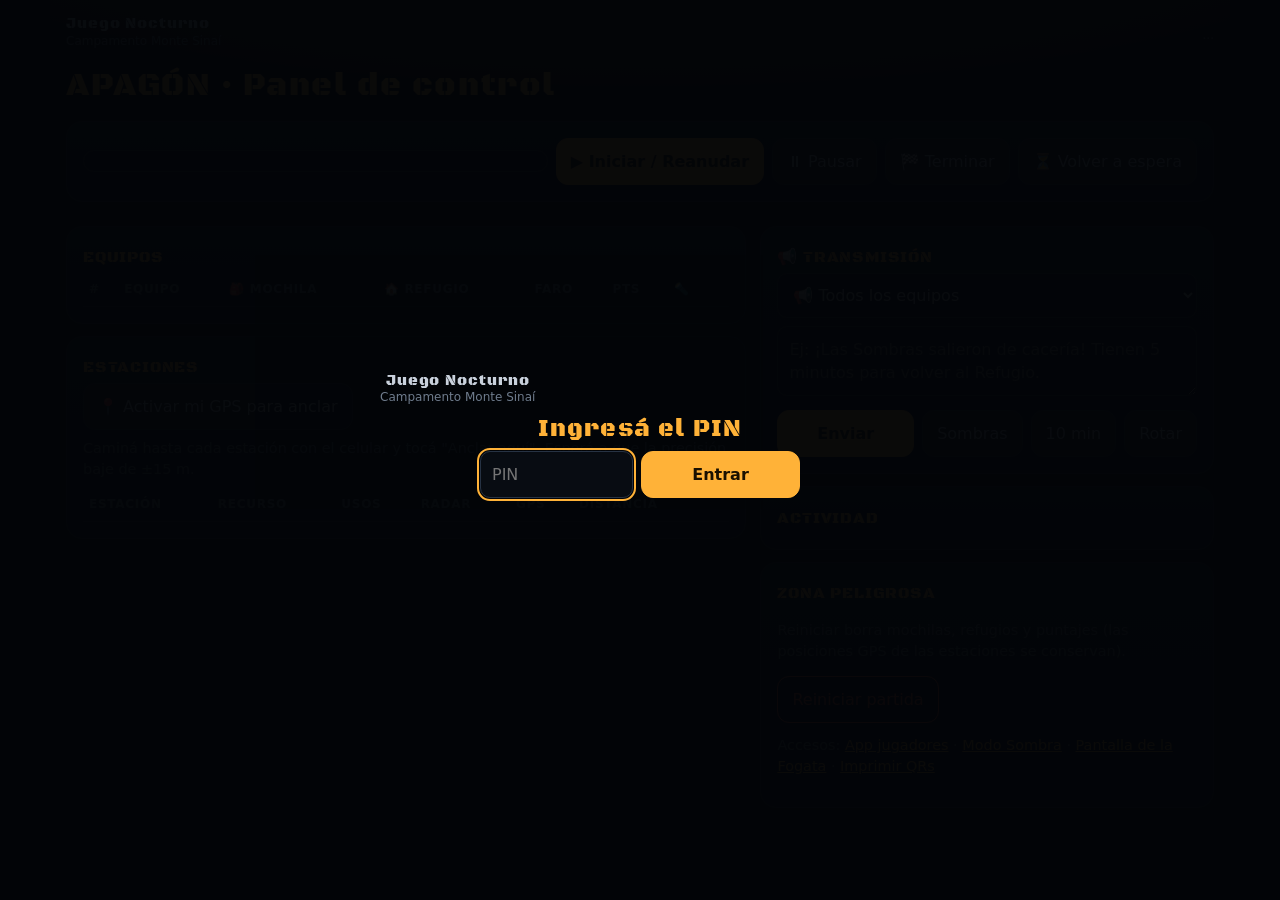
==== admin.html @ 772fcc63 "Add files via upload" ====
<!doctype html>
<html lang="es">
<head>
  <meta charset="utf-8">
  <meta name="viewport" content="width=device-width,initial-scale=1,viewport-fit=cover">
  <meta name="theme-color" content="#05070b">
  <title>APAGÓN · Panel</title>
  <link rel="icon" href="icon.svg">
  <link rel="stylesheet" href="https://fonts.googleapis.com/css2?family=Black+Ops+One&display=swap">
  <link rel="stylesheet" href="css/app.css">
</head>
<body class="wide">
  <div class="top">
    <div id="brand"></div>
    <div class="net" id="net">…</div>
  </div>
  <h1>APAGÓN · Panel de control</h1>

  <div class="card">
    <div class="row" style="flex-wrap:wrap">
      <div class="status-banner" id="statusBanner" style="flex:2 1 260px"></div>
      <button class="primary shrink" data-state="running">▶ Iniciar / Reanudar</button>
      <button class="shrink" data-state="paused">⏸ Pausar</button>
      <button class="shrink" data-state="ended">🏁 Terminar</button>
      <button class="shrink" data-state="lobby">⏳ Volver a espera</button>
    </div>
  </div>

  <div class="admin-grid">
    <div>
      <div class="card">
        <h3>Equipos</h3>
        <div class="table-wrap"><table>
          <thead><tr><th>#</th><th>Equipo</th><th>🎒 Mochila</th><th>🏠 Refugio</th><th>Faro</th><th>Pts</th><th>🔦</th><th></th></tr></thead>
          <tbody id="teams"></tbody>
        </table></div>
      </div>

      <div class="card">
        <h3>Estaciones</h3>
        <button id="gpsBtn">📍 Activar mi GPS para anclar</button>
        <p class="muted" id="gpsInfo" style="margin:8px 0">Caminá hasta cada estación con el celular y tocá "Anclar aquí". Esperá a que la precisión baje de ±15 m.</p>
        <div class="table-wrap"><table>
          <thead><tr><th>Estación</th><th>Recurso</th><th>Usos</th><th>Radar</th><th>GPS</th><th>Distancia</th><th></th></tr></thead>
          <tbody id="stations"></tbody>
        </table></div>
      </div>
    </div>

    <div>
      <div class="card">
        <h3>📢 Transmisión</h3>
        <form id="msgForm">
          <select id="msgTarget"></select>
          <textarea id="msgText" rows="2" maxlength="280" placeholder="Ej: ¡Las Sombras salieron de cacería! Tienen 5 minutos para volver al Refugio." style="margin:8px 0"></textarea>
          <div class="row" style="flex-wrap:wrap">
            <button class="primary">Enviar</button>
            <button type="button" class="shrink" data-quick="⚠ Las Sombras salieron de cacería. Cuidado.">Sombras</button>
            <button type="button" class="shrink" data-quick="⏰ Quedan 10 minutos. Vuelvan al Refugio a asegurar todo.">10 min</button>
            <button type="button" class="shrink" data-quick="🔁 Hora de rotar: cambien de Operador.">Rotar</button>
          </div>
        </form>
      </div>

      <div class="card">
        <h3>Actividad</h3>
        <div class="feed" id="feed"></div>
      </div>

      <div class="card">
        <h3>Zona peligrosa</h3>
        <p class="muted">Reiniciar borra mochilas, refugios y puntajes (las posiciones GPS de las estaciones se conservan).</p>
        <button class="danger" id="resetBtn">Reiniciar partida</button>
        <p class="muted" style="margin-top:12px">Accesos: <a href="index.html" target="_blank">App jugadores</a> · <a href="sombra.html" target="_blank">Modo Sombra</a> · <a href="pantalla.html" target="_blank">Pantalla de la Fogata</a> · <a href="imprimir.html" target="_blank">Imprimir QRs</a></p>
      </div>
    </div>
  </div>

  <dialog id="adjDlg">
    <form method="dialog" id="adjForm">
      <h3 id="adjTitle">Ajustar</h3>
      <select id="adjWhere"><option value="bank">🏠 Refugio</option><option value="carry">🎒 Mochila</option></select>
      <select id="adjRes"></select>
      <input id="adjDelta" type="number" value="1" step="1">
      <div class="row"><button value="cancel" type="button" id="adjCancel">Cancelar</button><button class="primary" value="ok">Aplicar</button></div>
    </form>
  </dialog>

  <script type="module" src="js/admin.js"></script>
</body>
</html>
---- css/app.css ----
/* APAGÓN · Juego Nocturno — tema "operación nocturna".
   Fondo casi negro (la pantalla delata poco), ámbar de linterna/fogata como acento
   y el color del equipo en los detalles. */
:root {
  --bg: #05070b;
  --panel: #0c1118;
  --panel2: #080c12;
  --line: #1a2330;
  --line2: #263243;
  --text: #c9d1dc;
  --dim: #6f7c8d;
  --hi: #ffb238;
  --hi-ink: #1a1000;
  --bad: #ff5a4e;
  --good: #7bd88f;
  --team: #ffb238;
  --display: 'Black Ops One', 'Impact', 'Arial Black', sans-serif;
  --radius: 16px;
  color-scheme: dark;
}
* { box-sizing: border-box; }
html, body { margin: 0; background: var(--bg); color: var(--text); font: 16px/1.45 system-ui, -apple-system, 'Segoe UI', Roboto, sans-serif; }
body {
  padding: 0 16px 120px; max-width: 560px; margin: 0 auto; -webkit-tap-highlight-color: transparent;
  background:
    radial-gradient(ellipse 120% 40% at 50% -10%, color-mix(in srgb, var(--team) 14%, transparent), transparent 70%),
    var(--bg);
  background-attachment: fixed;
}
body.wide { max-width: 1180px; padding-bottom: 40px; }
h1, h2, h3 { margin: .2em 0; font-family: var(--display); font-weight: 400; letter-spacing: .05em; color: var(--hi); }
h3 { font-size: 1rem; text-transform: uppercase; display: flex; align-items: center; gap: 8px; }
h3 .muted { font-family: system-ui, sans-serif; letter-spacing: 0; text-transform: none; margin-left: auto; }
a { color: var(--hi); }
.card { background: linear-gradient(180deg, var(--panel), var(--panel2)); border: 1px solid var(--line); border-radius: var(--radius); padding: 16px; margin: 12px 0; }
details.card summary { cursor: pointer; font-family: var(--display); color: var(--hi); letter-spacing: .05em; text-transform: uppercase; list-style: none; }
details.card summary::-webkit-details-marker { display: none; }
details.card summary::after { content: '＋'; float: right; color: var(--dim); }
details.card[open] summary::after { content: '－'; }
details.card ul { padding-left: 18px; margin: 10px 0 6px; }
details.card li { margin: 6px 0; }
button { font: inherit; color: var(--text); background: #121a25; border: 1px solid var(--line2); border-radius: 12px; padding: 11px 14px; cursor: pointer; touch-action: manipulation; transition: transform .08s, background .2s; }
button:active { transform: scale(.97); }
button:disabled { opacity: .4; cursor: not-allowed; }
button.primary { background: var(--hi); color: var(--hi-ink); border-color: var(--hi); font-weight: 800; }
button.danger { border-color: var(--bad); color: var(--bad); background: transparent; }
button.big { width: 100%; font-size: 1.25rem; padding: 18px; letter-spacing: .1em; font-family: var(--display); font-weight: 400; }
button.sm { padding: 6px 10px; font-size: .85rem; border-radius: 9px; }
input, select, textarea { font: inherit; color: var(--text); background: var(--panel2); border: 1px solid var(--line2); border-radius: 10px; padding: 11px; width: 100%; min-width: 0; }
input:focus, select:focus, textarea:focus { outline: 2px solid var(--hi); outline-offset: 1px; }
.row { display: flex; gap: 8px; align-items: center; }
.row > * { flex: 1; }
.row > .shrink { flex: 0 0 auto; }
.muted { color: var(--dim); font-size: .9em; }
.hidden { display: none !important; }
.dot { display: inline-block; width: .7em; height: .7em; border-radius: 50%; margin-right: .45em; vertical-align: middle; box-shadow: 0 0 8px currentColor; }

/* Marca */
.brand { display: flex; align-items: center; gap: 10px; }
.brand img { height: 40px; width: 40px; object-fit: cover; border-radius: 8px; opacity: .85; }
.brand-name { font-family: var(--display); color: var(--text); font-size: .95rem; letter-spacing: .06em; line-height: 1.1; }
.brand-tag { color: var(--dim); font-size: .75rem; }

/* ===== App del jugador ===== */
.top { display: flex; justify-content: space-between; align-items: center; gap: 10px; padding: 14px 0 6px; }
.team-chip { font-family: var(--display); font-size: 1.05rem; letter-spacing: .06em; padding: 6px 12px; border-radius: 999px; border: 1px solid color-mix(in srgb, var(--team) 60%, transparent); color: var(--team); background: color-mix(in srgb, var(--team) 10%, transparent); white-space: nowrap; }
.team-chip:empty { display: none; }
.net { font-size: .72rem; color: var(--dim); text-align: right; margin-top: 4px; }
.title { text-align: center; margin: 10px 0 4px; }
.title h1 { font-size: 2.6rem; line-height: 1; margin: 0; text-shadow: 0 0 24px color-mix(in srgb, var(--hi) 35%, transparent); }
.title .sub { color: var(--dim); font-size: .8rem; letter-spacing: .2em; text-transform: uppercase; }

.status-banner { text-align: center; font-weight: 700; padding: 10px 12px; border-radius: 999px; background: var(--panel2); border: 1px solid var(--line2); font-size: .95rem; }
.status-banner.running { border-color: var(--bad); color: #ffd7d3; background: color-mix(in srgb, var(--bad) 12%, transparent); }
.status-banner.running::before { content: ''; display: inline-block; width: 9px; height: 9px; border-radius: 50%; background: var(--bad); margin-right: 8px; vertical-align: middle; animation: blink 1.2s infinite; }
.status-banner.paused { border-color: var(--hi); color: var(--hi); }
.status-banner.ended { border-color: var(--good); color: var(--good); }
@keyframes blink { 50% { opacity: .2; } }

/* Mochila: casilleros */
.slots { display: grid; grid-template-columns: repeat(6, 1fr); gap: 6px; margin: 10px 0 8px; }
.slot { aspect-ratio: 1; border-radius: 12px; display: grid; place-items: center; font-size: 1.45rem; background: var(--panel2); border: 1px dashed var(--line2); }
.slot.full { border-style: solid; border-color: color-mix(in srgb, var(--team) 55%, var(--line2)); background: color-mix(in srgb, var(--team) 8%, var(--panel2)); animation: pop .25s ease-out; }
@keyframes pop { from { transform: scale(.6); opacity: 0; } }
.legend { display: flex; flex-wrap: wrap; gap: 4px 12px; font-size: .78rem; color: var(--dim); }

/* Refugio / Faro */
.faro-wrap { display: grid; grid-template-columns: 92px 1fr; gap: 14px; align-items: center; }
.flame { width: 92px; height: 110px; position: relative; }
.flame svg { width: 100%; height: 100%; overflow: visible; }
.flame .fire { transform-origin: 50% 100%; transform: scale(calc(.4 + var(--p, 0) * .6)); transition: transform .8s cubic-bezier(.2, .9, .3, 1.3); filter: drop-shadow(0 0 calc(var(--p, 0) * 16px) #ff9a2f); animation: flicker 1.6s ease-in-out infinite alternate; }
.flame.lit .fire { filter: drop-shadow(0 0 22px #ffb238) drop-shadow(0 0 40px #ff6a1f); }
@keyframes flicker { 0% { opacity: .92; } 50% { opacity: 1; } 100% { opacity: .85; } }
.faro-pct { font-family: var(--display); font-size: 1.6rem; color: var(--hi); line-height: 1; }
.bank-row { display: grid; grid-template-columns: 24px 1fr 46px; gap: 8px; align-items: center; margin: 7px 0; font-size: .9rem; }
.bank-row .ct { text-align: right; font-variant-numeric: tabular-nums; color: var(--dim); }
.bank-row .ct b { color: var(--text); }
.bar { height: 8px; background: #141c27; border-radius: 6px; overflow: hidden; }
.bar > i { display: block; height: 100%; background: linear-gradient(90deg, #ff7a1f, var(--hi)); border-radius: 6px; transition: width .6s ease; }
.bank-row.done .bar > i { background: var(--good); }
.faro-msg { margin: 10px 0 0; font-size: .85rem; color: var(--dim); }
.faro-msg b { color: var(--hi); }

/* Radar */
.radar { position: relative; width: min(240px, 70vw); margin: 4px auto 6px; aspect-ratio: 1; }
.radar svg { width: 100%; height: 100%; display: block; }
.radar .ring { fill: none; stroke: var(--line2); stroke-width: 1.5; transition: stroke .4s, fill .4s; }
.radar .grid { stroke: var(--line); stroke-width: 1; }
.radar .sweep { transform-origin: 100px 100px; opacity: 0; }
.radar[data-on="1"] .sweep { opacity: 1; animation: sweep 2.4s linear infinite; }
@keyframes sweep { to { transform: rotate(360deg); } }
.radar .core { fill: var(--line2); transition: fill .3s; }
.radar[data-level="1"] .r1,
.radar[data-level="2"] :is(.r1, .r2),
.radar[data-level="3"] :is(.r1, .r2, .r3),
.radar[data-level="4"] :is(.r1, .r2, .r3, .r4) { stroke: var(--hi); fill: color-mix(in srgb, var(--hi) 5%, transparent); }
.radar[data-level="4"] :is(.r1, .r2, .r3, .r4) { stroke: var(--bad); fill: color-mix(in srgb, var(--bad) 6%, transparent); }
.radar[data-level="4"] .core { fill: var(--bad); animation: blink .6s infinite; }
.radar[data-level="3"] .core { fill: var(--hi); }
.radar-label { position: absolute; inset: auto 0 -6px; text-align: center; font-family: var(--display); font-size: 1.5rem; letter-spacing: .08em; color: var(--dim); text-shadow: 0 0 10px var(--bg), 0 0 4px var(--bg); }
.radar[data-level="1"] .radar-label { color: #7fa6c8; }
.radar[data-level="2"] .radar-label { color: var(--good); }
.radar[data-level="3"] .radar-label { color: var(--hi); }
.radar[data-level="4"] .radar-label { color: var(--bad); }
#radarInfo { text-align: center; margin: 10px 0 12px; }

/* Posiciones */
.rank-row { display: grid; grid-template-columns: 22px 1fr auto; gap: 8px; align-items: center; padding: 7px 0; border-bottom: 1px solid var(--line); }
.rank-row:last-child { border-bottom: 0; }
.rank-row .pos { font-family: var(--display); color: var(--dim); }
.rank-row .nm { display: flex; flex-direction: column; gap: 4px; }
.rank-row .meter { height: 4px; border-radius: 3px; background: #141c27; overflow: hidden; }
.rank-row .meter i { display: block; height: 100%; border-radius: 3px; transition: width .6s; }
.rank-row .pts { font-variant-numeric: tabular-nums; font-weight: 700; }
.rank-row.me .nm > span { font-weight: 800; color: var(--team); }

/* Barra inferior fija */
.bottom-bar { position: fixed; left: 0; right: 0; bottom: 0; padding: 18px 16px calc(12px + env(safe-area-inset-bottom)); background: linear-gradient(transparent, var(--bg) 35%); z-index: 20; }
.bottom-bar .inner { max-width: 560px; margin: 0 auto; display: flex; gap: 8px; }
.bottom-bar .inner .big { flex: 1; display: flex; align-items: center; justify-content: center; gap: 10px; box-shadow: 0 0 30px color-mix(in srgb, var(--hi) 30%, transparent); }
.bottom-bar .inner .big svg { width: 24px; height: 24px; }
#sosBtn { width: 64px; font-weight: 900; letter-spacing: .05em; }
.screen-meter { max-width: 560px; margin: 0 auto 6px; font-size: .74rem; color: var(--dim); display: flex; align-items: center; gap: 8px; }
.screen-meter:empty { display: none; }
.screen-meter .track { flex: 1; height: 4px; border-radius: 3px; background: #141c27; overflow: hidden; }
.screen-meter .track i { display: block; height: 100%; background: var(--dim); transition: width .5s linear; }
.screen-meter.warn { color: var(--bad); font-weight: 700; }
.screen-meter.warn .track i { background: var(--bad); }

/* Overlays */
.overlay { position: fixed; inset: 0; background: rgba(3, 5, 8, .97); z-index: 50; display: flex; flex-direction: column; align-items: center; justify-content: center; padding: 24px 16px; text-align: center; overflow-y: auto; animation: fade .18s ease-out; }
@keyframes fade { from { opacity: 0; } }
.overlay .big-icon { font-size: 4.5rem; line-height: 1; animation: pop .35s cubic-bezier(.2, .9, .3, 1.4); }
.overlay .big-text { font-size: 1.3rem; font-weight: 700; margin: 14px 0 20px; max-width: 460px; }
.overlay.ok { box-shadow: inset 0 0 120px color-mix(in srgb, var(--good) 22%, transparent); }
.overlay.bad { box-shadow: inset 0 0 120px color-mix(in srgb, var(--bad) 28%, transparent); }
.overlay.bad .big-text { color: #ffb4ad; }
.overlay > * { max-width: 520px; width: 100%; }
.scanner #qr-reader { width: 100%; max-width: 420px; border-radius: 16px; overflow: hidden; background: #000; min-height: 220px; border: 2px solid var(--hi) !important; box-shadow: 0 0 40px color-mix(in srgb, var(--hi) 25%, transparent); }
.scanner .manual { margin-top: 12px; }
.countdown { font-size: 4rem; font-family: var(--display); color: var(--bad); }

#toast { position: fixed; left: 50%; bottom: 130px; transform: translateX(-50%) translateY(20px); background: var(--hi); color: var(--hi-ink); padding: 10px 16px; border-radius: 12px; font-weight: 700; opacity: 0; transition: .25s; z-index: 80; max-width: 90vw; text-align: center; pointer-events: none; }
#toast.show { opacity: 1; transform: translateX(-50%); }
#toast.bad { background: var(--bad); color: #fff; }

/* ===== Panel admin / Sombra ===== */
.table-wrap { overflow-x: auto; }
table { width: 100%; border-collapse: collapse; font-size: .9rem; }
th, td { padding: 8px 6px; border-bottom: 1px solid var(--line); text-align: left; vertical-align: middle; white-space: nowrap; }
th { color: var(--dim); font-weight: 600; font-size: .75rem; text-transform: uppercase; letter-spacing: .06em; }
.feed { max-height: 360px; overflow-y: auto; font-size: .88rem; }
.feed div { padding: 6px 0; border-bottom: 1px solid var(--line); }
.feed time { color: var(--dim); margin-right: 6px; font-variant-numeric: tabular-nums; }
.admin-grid { display: grid; grid-template-columns: 1fr; gap: 0 14px; }
@media (min-width: 900px) { .admin-grid { grid-template-columns: 3fr 2fr; } }
dialog { background: var(--panel); color: var(--text); border: 1px solid var(--line2); border-radius: var(--radius); max-width: 360px; width: calc(100% - 32px); }
dialog::backdrop { background: rgba(0, 0, 0, .75); }
dialog form > * { margin: 6px 0; }
body.wide .top { padding-top: 16px; }
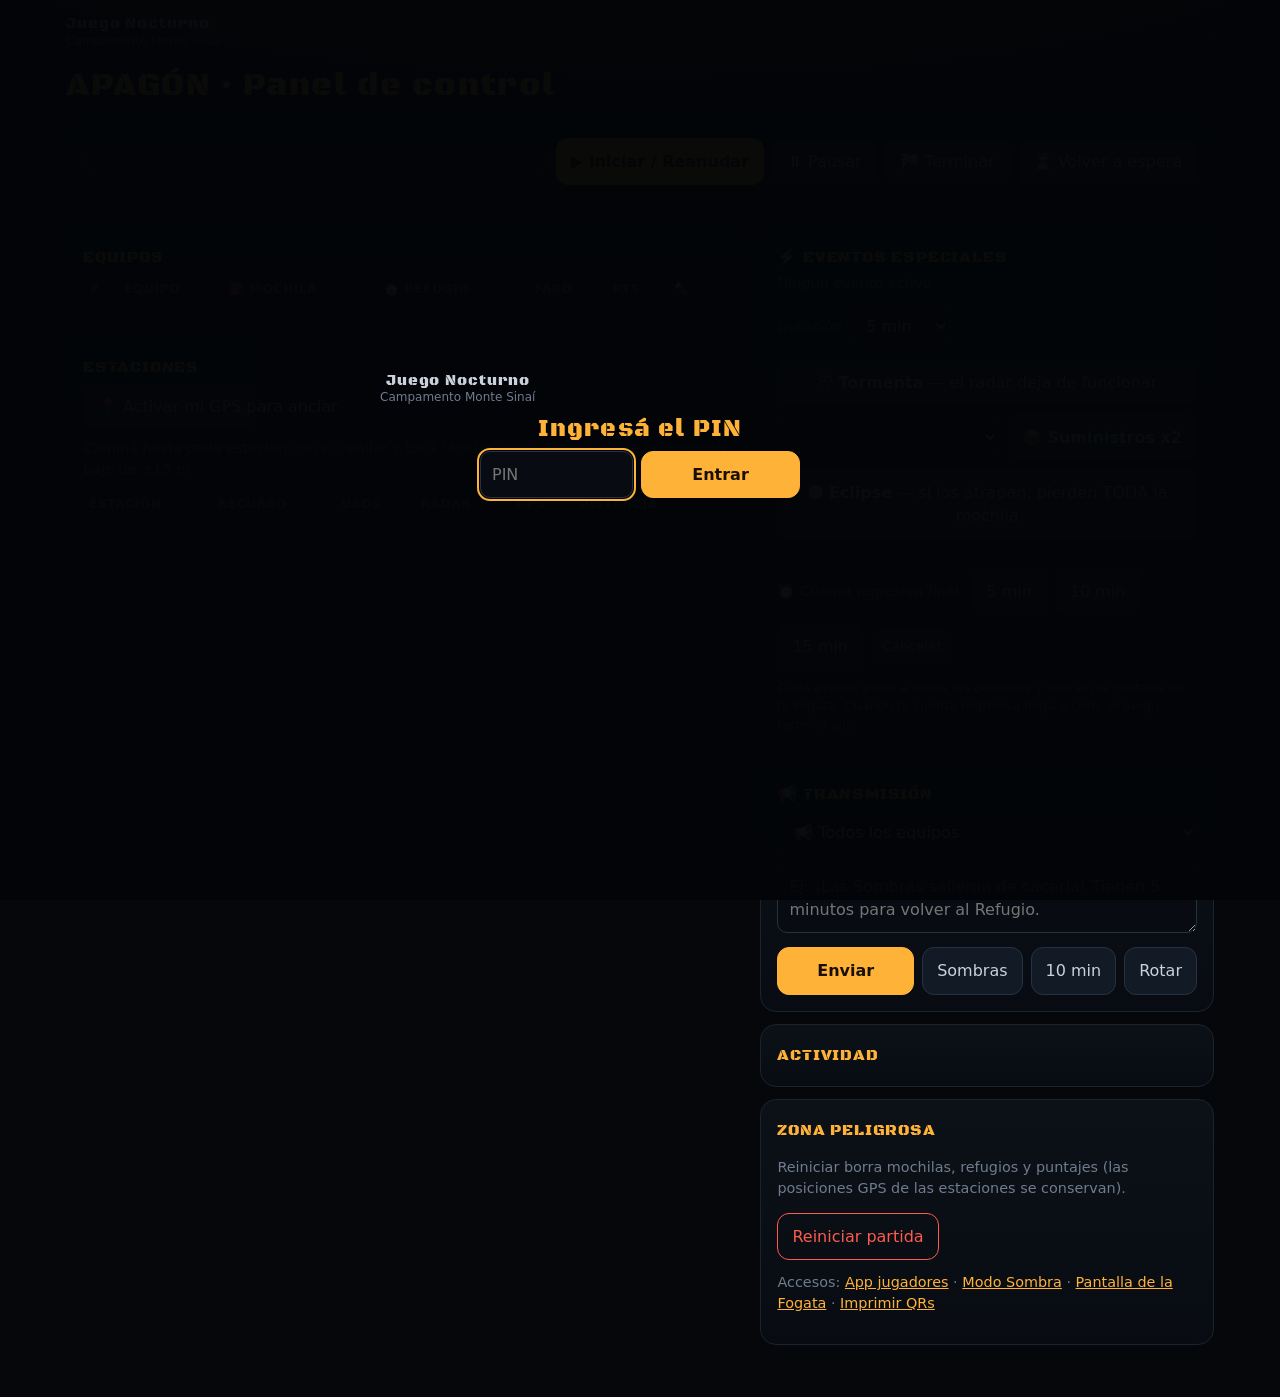
==== commit 084a4990: "Add files via upload" ====
--- a/admin.html
+++ b/admin.html
@@ -49,6 +49,33 @@
 
     <div>
       <div class="card">
+        <h3>⚡ Eventos especiales</h3>
+        <div id="activeSpecials" class="muted" style="margin-bottom:10px">Ningún evento activo.</div>
+        <div class="row" style="margin-bottom:10px">
+          <label class="muted shrink" for="spMin">Duración</label>
+          <select id="spMin" class="shrink" style="width:auto"><option value="3">3 min</option><option value="5" selected>5 min</option><option value="8">8 min</option><option value="10">10 min</option></select>
+        </div>
+        <div style="display:grid;gap:8px">
+          <button data-sp="tormenta">⛈ <b>Tormenta</b> — el radar deja de funcionar</button>
+          <div class="row">
+            <select id="spStation"></select>
+            <button class="shrink" data-sp="suministros">📦 <b>Suministros x2</b></button>
+          </div>
+          <button data-sp="eclipse">🌑 <b>Eclipse</b> — si los atrapan, pierden TODA la mochila</button>
+        </div>
+        <hr style="border:0;border-top:1px solid var(--line);margin:14px 0">
+        <div class="row" style="flex-wrap:wrap">
+          <span class="muted shrink">⏰ Cuenta regresiva final:</span>
+          <button class="shrink" data-cd="5">5 min</button>
+          <button class="shrink" data-cd="10">10 min</button>
+          <button class="shrink" data-cd="15">15 min</button>
+          <button class="shrink sm" data-cd="0">Cancelar</button>
+        </div>
+        <p class="muted" id="cdInfo" style="margin:8px 0 0"></p>
+        <p class="muted" style="margin:8px 0 0;font-size:.8rem">Cada evento avisa a todos los celulares y sale en la Pantalla de la Fogata. Cuando la cuenta regresiva llega a cero, el juego termina solo.</p>
+      </div>
+
+      <div class="card">
         <h3>📢 Transmisión</h3>
         <form id="msgForm">
           <select id="msgTarget"></select>
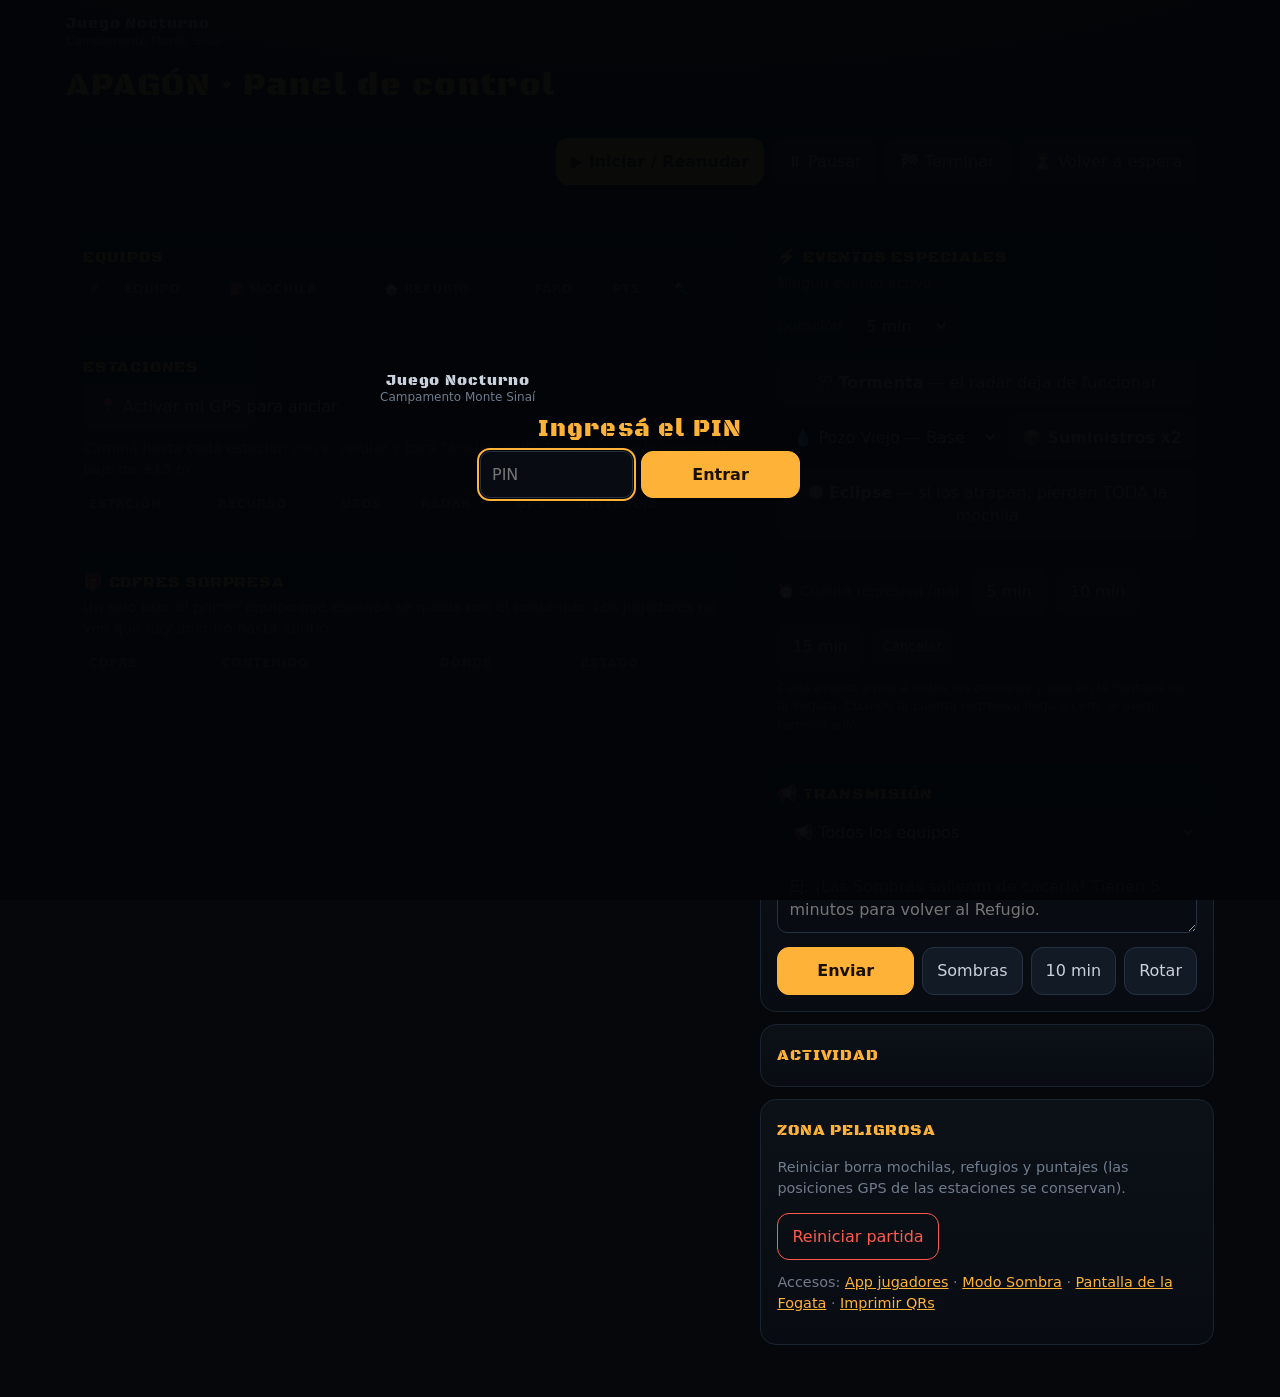
==== commit 2c8ba600: "Add files via upload" ====
--- a/admin.html
+++ b/admin.html
@@ -43,6 +43,15 @@
         <div class="table-wrap"><table>
           <thead><tr><th>Estación</th><th>Recurso</th><th>Usos</th><th>Radar</th><th>GPS</th><th>Distancia</th><th></th></tr></thead>
           <tbody id="stations"></tbody>
+        </table></div>
+      </div>
+
+      <div class="card">
+        <h3>🎁 Cofres sorpresa</h3>
+        <p class="muted" style="margin:0 0 8px">Un solo uso: el primer equipo que escanea se queda con el contenido. Los jugadores no ven qué hay adentro hasta abrirlo.</p>
+        <div class="table-wrap"><table>
+          <thead><tr><th>Cofre</th><th>Contenido</th><th>Dónde</th><th>Estado</th></tr></thead>
+          <tbody id="chests"></tbody>
         </table></div>
       </div>
     </div>
--- a/css/app.css
+++ b/css/app.css
@@ -76,6 +76,15 @@
 .status-banner.paused { border-color: var(--hi); color: var(--hi); }
 .status-banner.ended { border-color: var(--good); color: var(--good); }
 @keyframes blink { 50% { opacity: .2; } }
+
+/* Eventos especiales activos */
+.specials { display: flex; flex-wrap: wrap; gap: 6px; justify-content: center; margin-top: 8px; }
+.specials:empty { display: none; }
+.chip { display: inline-flex; align-items: center; gap: 6px; padding: 6px 12px; border-radius: 999px; font-size: .85rem; font-weight: 700; border: 1px solid var(--line2); background: var(--panel); }
+.chip.tormenta { border-color: #7fa6c8; color: #cfe3f5; background: rgba(127, 166, 200, .12); }
+.chip.suministros { border-color: var(--good); color: #d6f5dc; background: rgba(123, 216, 143, .12); }
+.chip.eclipse { border-color: var(--bad); color: #ffd7d3; background: rgba(255, 90, 78, .14); animation: blink 2s infinite; }
+.chip.timer { border-color: var(--hi); color: var(--hi); background: rgba(255, 178, 56, .1); font-variant-numeric: tabular-nums; }
 
 /* Mochila: casilleros */
 .slots { display: grid; grid-template-columns: repeat(6, 1fr); gap: 6px; margin: 10px 0 8px; }
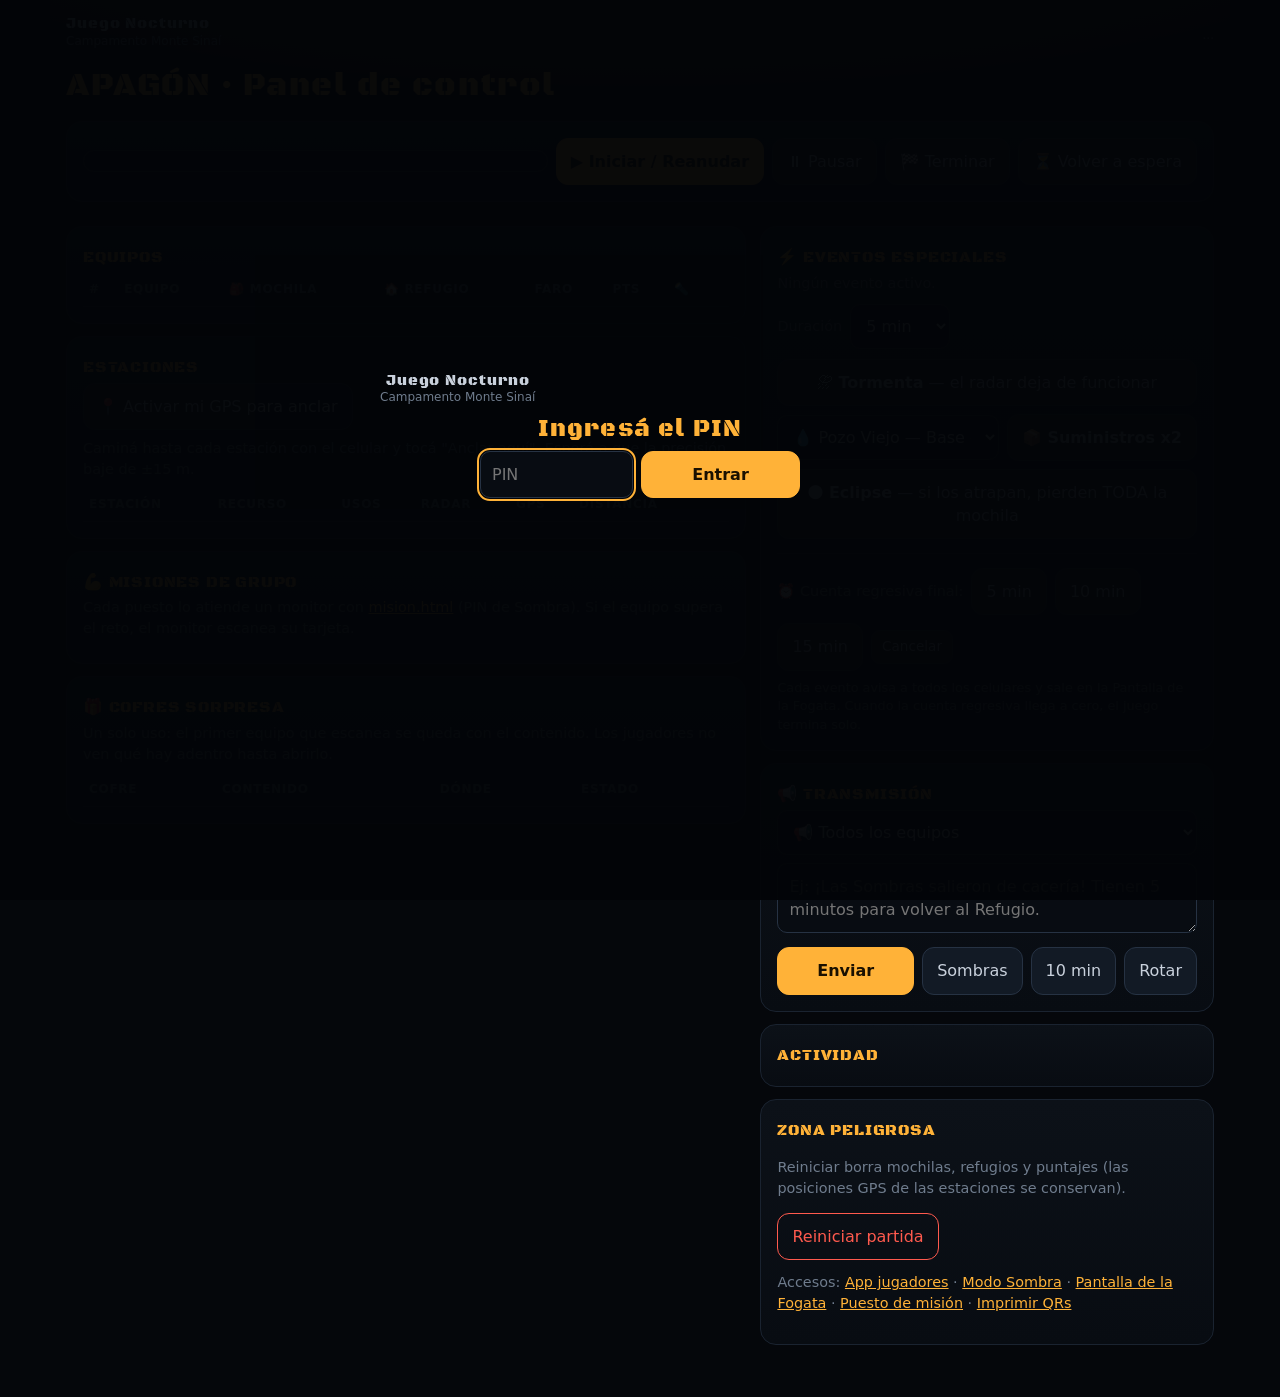
==== commit 2d173fd6: "Add files via upload" ====
--- a/admin.html
+++ b/admin.html
@@ -43,6 +43,15 @@
         <div class="table-wrap"><table>
           <thead><tr><th>Estación</th><th>Recurso</th><th>Usos</th><th>Radar</th><th>GPS</th><th>Distancia</th><th></th></tr></thead>
           <tbody id="stations"></tbody>
+        </table></div>
+      </div>
+
+      <div class="card">
+        <h3>💪 Misiones de grupo</h3>
+        <p class="muted" style="margin:0 0 8px">Cada puesto lo atiende un monitor con <a href="mision.html" target="_blank">mision.html</a> (PIN de Sombra). Si el equipo supera el reto, el monitor escanea su tarjeta.</p>
+        <div class="table-wrap"><table>
+          <thead id="missionsHead"></thead>
+          <tbody id="missions"></tbody>
         </table></div>
       </div>
 
@@ -107,7 +116,7 @@
         <h3>Zona peligrosa</h3>
         <p class="muted">Reiniciar borra mochilas, refugios y puntajes (las posiciones GPS de las estaciones se conservan).</p>
         <button class="danger" id="resetBtn">Reiniciar partida</button>
-        <p class="muted" style="margin-top:12px">Accesos: <a href="index.html" target="_blank">App jugadores</a> · <a href="sombra.html" target="_blank">Modo Sombra</a> · <a href="pantalla.html" target="_blank">Pantalla de la Fogata</a> · <a href="imprimir.html" target="_blank">Imprimir QRs</a></p>
+        <p class="muted" style="margin-top:12px">Accesos: <a href="index.html" target="_blank">App jugadores</a> · <a href="sombra.html" target="_blank">Modo Sombra</a> · <a href="pantalla.html" target="_blank">Pantalla de la Fogata</a> · <a href="mision.html" target="_blank">Puesto de misión</a> · <a href="imprimir.html" target="_blank">Imprimir QRs</a></p>
       </div>
     </div>
   </div>
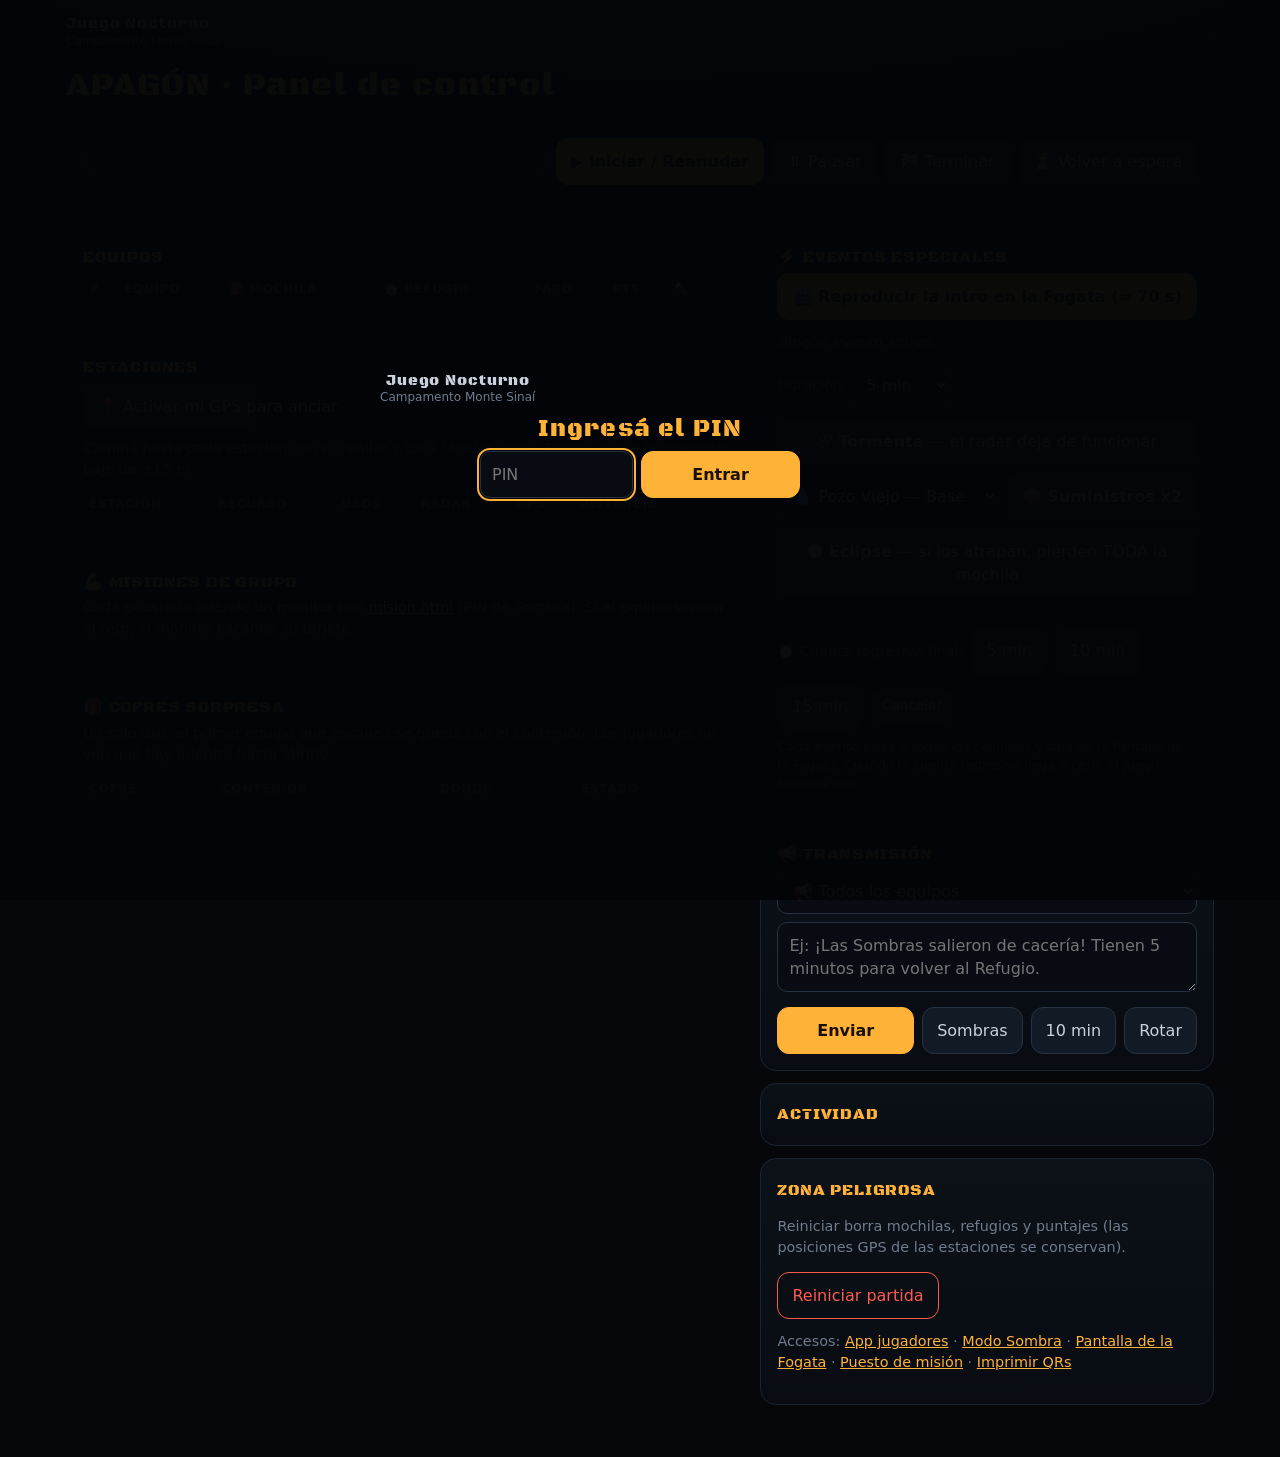
==== commit e1ff7c12: "Add files via upload" ====
--- a/admin.html
+++ b/admin.html
@@ -68,6 +68,7 @@
     <div>
       <div class="card">
         <h3>⚡ Eventos especiales</h3>
+        <button class="primary" id="introSend" style="width:100%;margin-bottom:12px">🎬 Reproducir la intro en la Fogata (≈ 70 s)</button>
         <div id="activeSpecials" class="muted" style="margin-bottom:10px">Ningún evento activo.</div>
         <div class="row" style="margin-bottom:10px">
           <label class="muted shrink" for="spMin">Duración</label>
--- a/css/app.css
+++ b/css/app.css
@@ -110,6 +110,16 @@
 .faro-msg { margin: 10px 0 0; font-size: .85rem; color: var(--dim); }
 .faro-msg b { color: var(--hi); }
 
+/* Misiones */
+.mission-row { display: grid; grid-template-columns: 28px 1fr auto; gap: 8px; align-items: center; padding: 8px 0; border-bottom: 1px solid var(--line); }
+.mission-row:last-child { border-bottom: 0; }
+.mission-row .ic { font-size: 1.3rem; text-align: center; }
+.mission-row .nm b { display: block; }
+.mission-row .nm span { color: var(--dim); font-size: .8rem; }
+.mission-row .rw { font-size: .8rem; color: var(--hi); text-align: right; white-space: nowrap; }
+.mission-row.done { opacity: .6; }
+.mission-row.done .rw { color: var(--good); }
+
 /* Radar */
 .radar { position: relative; width: min(240px, 70vw); margin: 4px auto 6px; aspect-ratio: 1; }
 .radar svg { width: 100%; height: 100%; display: block; }
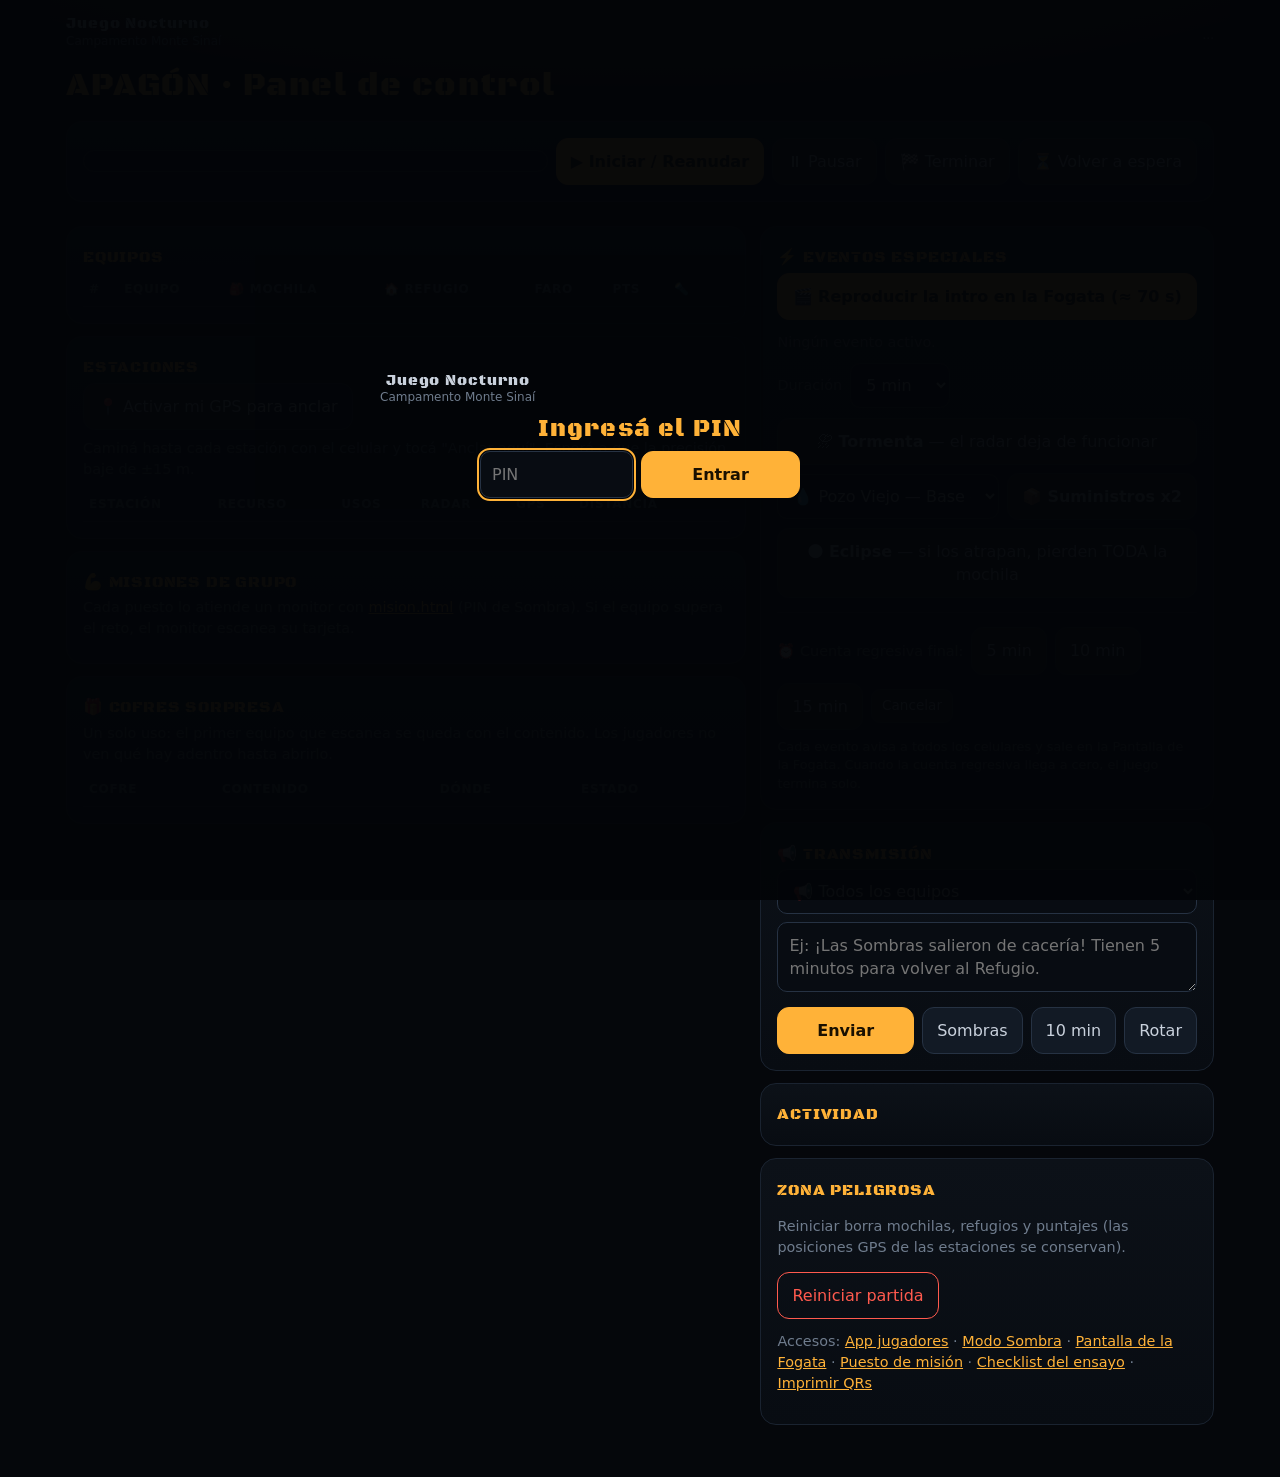
==== commit 77f2e405: "Add files via upload" ====
--- a/admin.html
+++ b/admin.html
@@ -117,7 +117,7 @@
         <h3>Zona peligrosa</h3>
         <p class="muted">Reiniciar borra mochilas, refugios y puntajes (las posiciones GPS de las estaciones se conservan).</p>
         <button class="danger" id="resetBtn">Reiniciar partida</button>
-        <p class="muted" style="margin-top:12px">Accesos: <a href="index.html" target="_blank">App jugadores</a> · <a href="sombra.html" target="_blank">Modo Sombra</a> · <a href="pantalla.html" target="_blank">Pantalla de la Fogata</a> · <a href="mision.html" target="_blank">Puesto de misión</a> · <a href="imprimir.html" target="_blank">Imprimir QRs</a></p>
+        <p class="muted" style="margin-top:12px">Accesos: <a href="index.html" target="_blank">App jugadores</a> · <a href="sombra.html" target="_blank">Modo Sombra</a> · <a href="pantalla.html" target="_blank">Pantalla de la Fogata</a> · <a href="mision.html" target="_blank">Puesto de misión</a> · <a href="checklist.html" target="_blank">Checklist del ensayo</a> · <a href="imprimir.html" target="_blank">Imprimir QRs</a></p>
       </div>
     </div>
   </div>
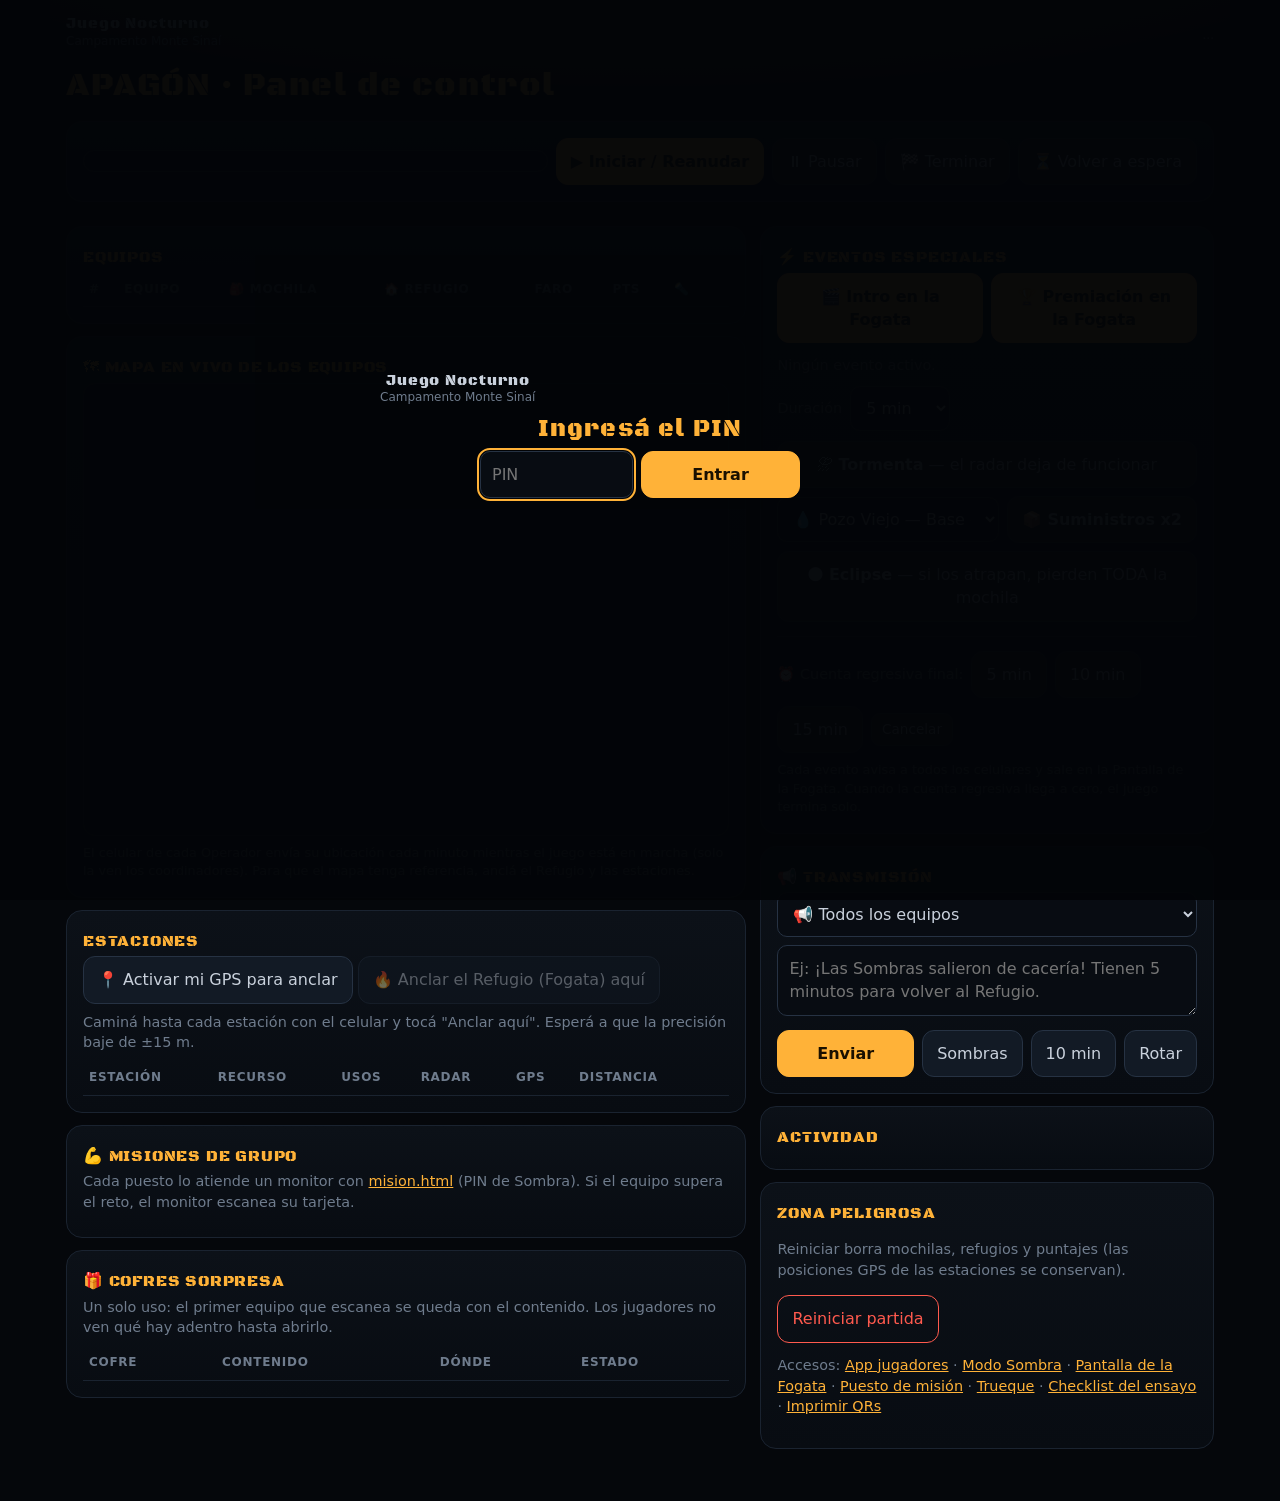
==== commit 05545dee: "Add files via upload" ====
--- a/admin.html
+++ b/admin.html
@@ -37,8 +37,19 @@
       </div>
 
       <div class="card">
+        <h3>🗺 Mapa en vivo de los equipos <span class="muted" id="mapInfo"></span></h3>
+        <div id="mapAlerts"></div>
+        <div style="background:var(--panel2);border:1px solid var(--line);border-radius:12px;overflow:hidden">
+          <svg id="map" viewBox="0 0 600 420" style="width:100%;display:block"></svg>
+        </div>
+        <div id="mapTeams" style="margin-top:8px"></div>
+        <p class="muted" style="font-size:.8rem;margin:8px 0 0">El celular de cada Operador envía su ubicación cada minuto mientras el juego está en marcha (solo la ven los coordinadores). Para que el mapa tenga referencia, anclá el Refugio y las estaciones.</p>
+      </div>
+
+      <div class="card">
         <h3>Estaciones</h3>
         <button id="gpsBtn">📍 Activar mi GPS para anclar</button>
+        <button id="anchorBase" disabled>🔥 Anclar el Refugio (Fogata) aquí</button>
         <p class="muted" id="gpsInfo" style="margin:8px 0">Caminá hasta cada estación con el celular y tocá "Anclar aquí". Esperá a que la precisión baje de ±15 m.</p>
         <div class="table-wrap"><table>
           <thead><tr><th>Estación</th><th>Recurso</th><th>Usos</th><th>Radar</th><th>GPS</th><th>Distancia</th><th></th></tr></thead>
@@ -68,7 +79,10 @@
     <div>
       <div class="card">
         <h3>⚡ Eventos especiales</h3>
-        <button class="primary" id="introSend" style="width:100%;margin-bottom:12px">🎬 Reproducir la intro en la Fogata (≈ 70 s)</button>
+        <div class="row" style="margin-bottom:12px">
+          <button class="primary" id="introSend">🎬 Intro en la Fogata</button>
+          <button class="primary" id="ceremonySend">🏆 Premiación en la Fogata</button>
+        </div>
         <div id="activeSpecials" class="muted" style="margin-bottom:10px">Ningún evento activo.</div>
         <div class="row" style="margin-bottom:10px">
           <label class="muted shrink" for="spMin">Duración</label>
@@ -117,7 +131,7 @@
         <h3>Zona peligrosa</h3>
         <p class="muted">Reiniciar borra mochilas, refugios y puntajes (las posiciones GPS de las estaciones se conservan).</p>
         <button class="danger" id="resetBtn">Reiniciar partida</button>
-        <p class="muted" style="margin-top:12px">Accesos: <a href="index.html" target="_blank">App jugadores</a> · <a href="sombra.html" target="_blank">Modo Sombra</a> · <a href="pantalla.html" target="_blank">Pantalla de la Fogata</a> · <a href="mision.html" target="_blank">Puesto de misión</a> · <a href="checklist.html" target="_blank">Checklist del ensayo</a> · <a href="imprimir.html" target="_blank">Imprimir QRs</a></p>
+        <p class="muted" style="margin-top:12px">Accesos: <a href="index.html" target="_blank">App jugadores</a> · <a href="sombra.html" target="_blank">Modo Sombra</a> · <a href="pantalla.html" target="_blank">Pantalla de la Fogata</a> · <a href="mision.html" target="_blank">Puesto de misión</a> · <a href="trueque.html" target="_blank">Trueque</a> · <a href="checklist.html" target="_blank">Checklist del ensayo</a> · <a href="imprimir.html" target="_blank">Imprimir QRs</a></p>
       </div>
     </div>
   </div>
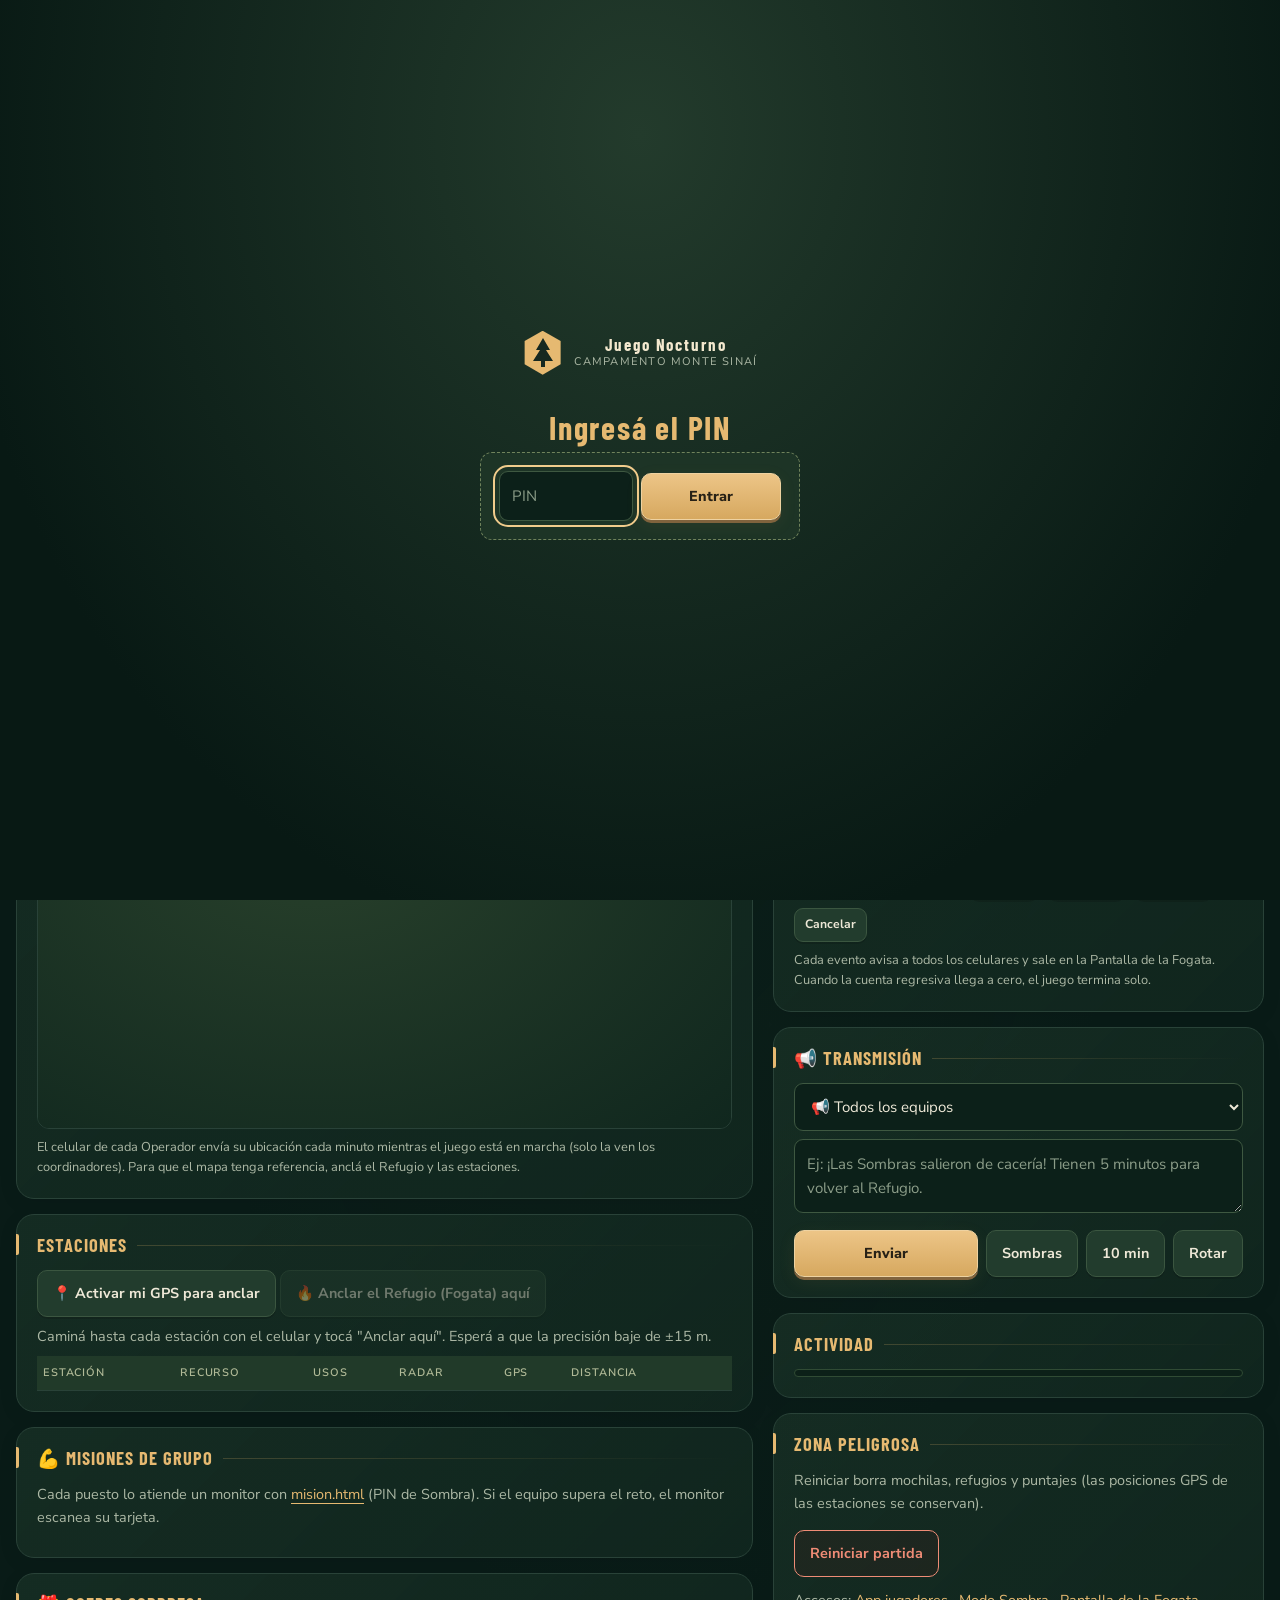
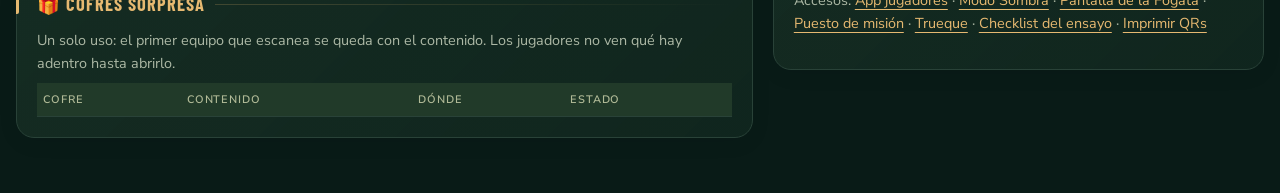
==== commit 243d99f2: "Renovar las ocho páginas con diseño de campamento nocturno Presentación visual: bosque ilustrado, fo" ====
--- a/admin.html
+++ b/admin.html
@@ -8,13 +8,14 @@
   <link rel="icon" href="icon.svg">
   <link rel="stylesheet" href="https://fonts.googleapis.com/css2?family=Black+Ops+One&display=swap">
   <link rel="stylesheet" href="css/app.css">
+  <link rel="stylesheet" href="camp.css?v=camp-2026-1">
 </head>
-<body class="wide">
+<body class="wide page-admin">
   <div class="top">
     <div id="brand"></div>
     <div class="net" id="net">…</div>
   </div>
-  <h1>APAGÓN · Panel de control</h1>
+  <header class="camp-hero"><div><span class="camp-eyebrow">CENTRAL DEL CAMPAMENTO</span><h1>Puesto de mando</h1><p>Seguí el recorrido de cada equipo y acompañá la aventura desde el Refugio.</p><span class="camp-label">Coordinación de la expedición</span></div></header>
 
   <div class="card">
     <div class="row" style="flex-wrap:wrap">
--- a/css/app.css
+++ b/css/app.css
@@ -191,8 +191,9 @@
 .feed { max-height: 360px; overflow-y: auto; font-size: .88rem; }
 .feed div { padding: 6px 0; border-bottom: 1px solid var(--line); }
 .feed time { color: var(--dim); margin-right: 6px; font-variant-numeric: tabular-nums; }
-.admin-grid { display: grid; grid-template-columns: 1fr; gap: 0 14px; }
-@media (min-width: 900px) { .admin-grid { grid-template-columns: 3fr 2fr; } }
+.admin-grid { display: grid; grid-template-columns: minmax(0, 1fr); gap: 0 14px; }
+.admin-grid > div { min-width: 0; }
+@media (min-width: 900px) { .admin-grid { grid-template-columns: minmax(0, 3fr) minmax(0, 2fr); } }
 dialog { background: var(--panel); color: var(--text); border: 1px solid var(--line2); border-radius: var(--radius); max-width: 360px; width: calc(100% - 32px); }
 dialog::backdrop { background: rgba(0, 0, 0, .75); }
 dialog form > * { margin: 6px 0; }
--- a/camp.css
+++ b/camp.css
@@ -0,0 +1,20 @@
+/* Identidad visual · APAGÓN / Expedición Monte Sinaí. Solo presentación. */
+@import url('https://fonts.googleapis.com/css2?family=Barlow+Condensed:wght@500;600;700;800&family=Nunito+Sans:wght@400;600;700;800&display=swap');
+:root{--bg:#091b17;--panel:#122a23;--panel2:#0e221d;--line:#294238;--line2:#3c5849;--text:#eee8d7;--dim:#acb8a5;--hi:#e6b971;--hi-ink:#272116;--bad:#ef8c76;--good:#a4c697;--display:'Barlow Condensed','Arial Narrow',sans-serif;--radius:18px;color-scheme:dark}
+html{background:var(--bg)}
+body{font-family:'Nunito Sans',system-ui,sans-serif;line-height:1.6;background:radial-gradient(ellipse at 50% 0,#294c3328,transparent 65%),var(--bg);isolation:isolate;padding-bottom:130px}
+body::before{content:'';position:fixed;inset:0;z-index:-1;pointer-events:none;opacity:.13;background-image:url("data:image/svg+xml,%3Csvg xmlns='http://www.w3.org/2000/svg' width='180' height='180' viewBox='0 0 180 180'%3E%3Cg fill='none' stroke='%237d9b76' stroke-width='.6'%3E%3Cpath d='M-25 85C-5 8 110-2 135 65s-30 130-100 116S-28 125-6 87s87-48 101-4-40 79-66 45 29-65 42-35'/%3E%3Cpath d='M85-25c90 20 128 115 57 155s-87-19-60-53 70-4 57 25'/%3E%3C/g%3E%3C/svg%3E")}
+h1,h2,h3{font-weight:700;letter-spacing:.055em;line-height:1.15}h3{font-size:1.15rem;gap:10px}a{text-underline-offset:4px}a:hover{color:#f4d9ad}
+.top{padding:22px 0 16px;min-height:78px;border-bottom:1px solid var(--line);margin-bottom:18px;gap:12px}.brand{gap:11px}.brand::before{content:'';flex:none;width:40px;height:44px;background:var(--hi);clip-path:polygon(50% 0,95% 23%,95% 76%,50% 100%,5% 76%,5% 23%);mask:none; background-image:url("data:image/svg+xml,%3Csvg xmlns='http://www.w3.org/2000/svg' viewBox='0 0 40 44'%3E%3Cpath d='m20 7-7 12h4l-7 11h20l-7-11h4Z' fill='%23152820'/%3E%3Cpath d='M18 28h4v8h-4' fill='%23152820'/%3E%3C/svg%3E")}.brand-name{font-size:1.05rem;font-weight:700;letter-spacing:.11em;color:#f3e8ce}.brand-tag{font-size:.69rem;text-transform:uppercase;letter-spacing:.11em;color:var(--dim)}.net{font-size:.66rem;max-width:200px;line-height:1.4}.team-chip{border-radius:7px;font-weight:700;letter-spacing:.08em}
+.camp-hero{position:relative;overflow:hidden;border:1px solid #47624b;border-radius:22px;background:#122e25;margin:0 0 20px;min-height:190px;display:flex;align-items:flex-end;padding:22px 24px;box-shadow:0 15px 35px #0003}.camp-hero::before{content:'';position:absolute;inset:0;background:linear-gradient(90deg,#09231ce8,#0b231d70 58%,#0b231d10),url('camp-scene.svg') 63% 58%/cover;z-index:0}.camp-hero>*{position:relative;z-index:1}.camp-hero .camp-eyebrow{display:block;color:#d2c59f;text-transform:uppercase;letter-spacing:.23em;font-size:.65rem;font-weight:800;margin-bottom:10px}.camp-hero h1{font-size:clamp(2.2rem,7vw,3.4rem)!important;margin:0 0 8px!important;color:#f6edcf;letter-spacing:.055em;text-shadow:0 3px 14px #0004;text-align:left!important}.camp-hero p{font-size:.83rem;line-height:1.6;color:#d1d4bc;max-width:31em;margin:0}.camp-hero .camp-label{margin-top:15px;display:inline-block;padding:3px 9px;border:1px solid #e4bf7750;border-radius:3px;color:#ebc787;font-size:.59rem;text-transform:uppercase;letter-spacing:.15em}.page-player .camp-hero{min-height:246px}.page-player .camp-hero h1{font-size:4.6rem!important;line-height:.95}.page-sombra{--panel:#172721;--hi:#c5c3a0}.page-sombra .camp-hero::before{filter:saturate(.45);background-image:linear-gradient(90deg,#0c1617f2,#0c161786),url('camp-scene.svg')}
+.card{position:relative;border:1px solid var(--line);border-radius:var(--radius);background:linear-gradient(135deg,#1b3428ad,#11271fe8);padding:20px;margin:15px 0;box-shadow:0 5px 20px #00000012}.card h3{margin:0 0 14px}.card h3::after{content:'';height:1px;flex:1;min-width:12px;background:linear-gradient(90deg,#a3895250,transparent)}.card h3:has(.muted)::after{display:none}.card h3 .muted{font-size:.75rem}.card:has(>h3)::before{content:'';position:absolute;top:19px;left:-1px;width:3px;height:21px;background:var(--hi);border-radius:0 2px 2px 0}.card p{color:var(--dim)}.card p b{color:var(--text)}
+button{border-radius:10px;background:#223c2d;border-color:#3b5640;font-size:.9rem;min-height:42px;font-weight:700;padding:11px 15px;box-shadow:0 2px 0 #0002}button:hover:not(:disabled){background:#2d4a36;border-color:#8f9f71}button.primary{background:linear-gradient(#edc587,#d6a85f);color:#272116;border-color:#eed2a1;box-shadow:0 3px 0 #80633d,0 5px 18px #d9a05214}button.primary:hover:not(:disabled){background:linear-gradient(#f6d5a2,#e5bb7b);border-color:#f6dfb5}button.big{font-size:1.12rem;letter-spacing:.07em;padding:19px 13px;font-weight:800}button.sm{font-size:.76rem;min-height:34px}.danger{box-shadow:none}button.danger{background:#3e211d40}button:disabled{opacity:.42}input,select,textarea{background:#0c2019;border-color:#3e5841;border-radius:9px;padding:12px;font-size:.94rem}::placeholder{color:#8c9d89}input:focus-visible,select:focus-visible,textarea:focus-visible,button:focus-visible,a:focus-visible,summary:focus-visible{outline:2px solid #f1cc8c;outline-offset:4px}select{min-height:46px}
+.status-banner{border-radius:9px;border:1px dashed #5d7052;background:#11261d;font-size:.8rem;letter-spacing:.045em;padding:11px 14px}.status-banner.running{border-style:solid;background:#34231e;color:#ffccaf;border-color:#a46e45}.status-banner.running::before{background:#e9a46a}.chip{font-size:.72rem;border-radius:6px;padding:5px 9px}.chip.timer{font-family:var(--display);font-size:.95rem;letter-spacing:.08em}.specials{margin-bottom:10px}
+.slots{gap:7px;margin:14px 0}.slot{border-color:#536348;border-radius:8px;background:#0b1d16;aspect-ratio:1;font-size:1.4rem}.slot.full{background:color-mix(in srgb,var(--team) 11%,#11261b)}.legend{font-size:.73rem;gap:6px 14px}.faro-wrap{background:radial-gradient(ellipse at 15% 85%,#d6a34b18,transparent 65%);padding:8px 0}.faro-pct{font-size:2.1rem}.bar,.rank-row .meter,.screen-meter .track{background:#273e2a}.bar>i{background:linear-gradient(90deg,#b57d3c,#eac58b)}.bank-row{margin:9px 0}.radar{border:1px solid #5f7150;border-radius:50%;padding:7px;margin:16px auto 24px;background:radial-gradient(circle,#24442c80,#0b1d18);box-shadow:0 0 0 5px #091b17,0 0 0 6px #304b34,inset 0 0 35px #0004}.radar::before{content:'N';position:absolute;left:calc(50% - 5px);top:-16px;font-family:var(--display);font-size:.65rem;color:#e6b971;background:#132a20;padding:0 3px}.radar-label{bottom:-16px;font-size:1.1rem;background:#10271d;padding:0 10px;width:max-content;max-width:95%;left:50%;right:auto;transform:translateX(-50%)}.radar .grid{stroke:#314b34}.radar .ring{stroke:#4a6143}.mission-row{padding:12px 0;gap:10px}.mission-row .ic{background:#2b412a;border-radius:8px;width:30px;height:34px;display:grid;place-items:center;font-size:1.05rem}.mission-row .nm b{font-size:.84rem}.mission-row .nm span{font-size:.7rem;line-height:1.4;display:block;margin-top:4px}.mission-row .rw{font-size:.7rem;white-space:normal;max-width:85px}.rank-row{padding:12px 0}.rank-row .pos{font-size:1.4rem}.rank-row .pts{font-family:var(--display);font-size:1.25rem}.rank-row .nm{font-size:.86rem}.bottom-bar{background:linear-gradient(transparent,#091b17f5 28%);padding-top:21px}.bottom-bar .inner{max-width:528px}.bottom-bar .inner .big{box-shadow:0 3px 0 #80633d,0 0 20px #d9a05212}.screen-meter{max-width:528px}details.card summary{font-size:.95rem}details.card[open]{border-style:dashed}#join{border:1px dashed #9c9e68;padding:25px 20px}#join h3{font-size:1.5rem}#joinForm{flex-wrap:wrap}#joinCode{flex:1 1 180px}#sosBtn{background:#5a2d2655;color:#ffc0aa;border-color:#9e6655}
+.overlay{background:radial-gradient(ellipse at 50% 15%,#233b2c,#081914 76%)}.overlay .brand{justify-content:center;margin-bottom:28px}.overlay h2{font-size:2rem}.overlay .big-text{font-size:1.14rem;line-height:1.75}.overlay form{padding:18px;background:#1d3426;border:1px dashed #70835c;border-radius:12px}.overlay .big-icon{filter:drop-shadow(0 6px 20px #e3b16a22)}.scanner #qr-reader{border-radius:18px;box-shadow:0 0 0 6px #183025,0 0 0 7px #8a9562}
+body.wide{max-width:1320px}.page-admin .camp-hero{min-height:174px}.page-admin .camp-hero::before{background-position:center 55%}.table-wrap{scrollbar-color:#788760 #12251b;scrollbar-width:thin}th{font-size:.68rem;letter-spacing:.08em;color:#b1ba97;background:#213a29}td{padding:12px 8px;font-size:.8rem}tbody tr:hover{background:#d9c88b06}.admin-grid{column-gap:20px}.admin-grid .card{padding:20px}#map{background:radial-gradient(ellipse at 40% 40%,#28402b,#10271e)}.feed{background:#0c2018;border:1px solid #304b34;border-radius:9px;padding:3px 12px}.feed div{padding:12px 0;font-size:.8rem}.feed time{color:#ccad75}.team-btn{border-radius:11px;padding:15px;background:#1c3425;margin:9px 0}.team-btn.done{border-style:dashed}.page-mision #missionCard{border-top:3px solid #c7a265}.page-mision #mTitle{font-size:1.5rem}.page-mision .reto{font-size:.94rem;line-height:1.85}.page-mision .meta .chip{border-style:dashed}.page-trueque .side{border-top:3px solid #829369}.page-trueque .pick{gap:7px}.page-trueque .pick button{font-size:.74rem}.page-trueque .step{grid-template-columns:25px minmax(0,1fr) auto 34px 32px 34px;gap:5px;padding:8px 0;border-bottom:1px dashed #3c5238}.page-trueque .step span{font-size:.78rem}#summary{border-style:dashed;background:#2b3c242e;font-size:.95rem}
+.page-checklist .progress{border:1px solid #4d6245;border-radius:12px;padding:14px 16px;box-shadow:0 8px 24px #0003;top:8px}.page-checklist .phase{border-top:3px solid #8a9b69}.page-checklist .phase h2{font-size:1.5rem}.page-checklist .item{padding:15px 0;border-bottom-style:dashed}.page-checklist .item b{font-size:.88rem;line-height:1.5}.page-checklist .item span{font-size:.79rem;line-height:1.7}.page-checklist .item input{border-radius:4px;accent-color:#98ad76}.page-checklist .test{border-radius:9px;background:#10251b;padding:14px 11px}.page-checklist .test b{font-size:.83rem}.page-checklist .test .st{font-size:.73rem}.page-checklist .who{font-size:.63rem;background:#293e29;border-style:dashed}.page-checklist .warn-box{border-style:dashed;border-color:#ae8058;background:#4d312624}
+body.tv{background:linear-gradient(#091b17e6,#091b17b0),url('camp-scene.svg') center bottom/cover!important}.tv-title{font-weight:800;text-shadow:none!important;color:#ead0a1!important;letter-spacing:.1em!important}.tv-title small{color:#b5bda5!important}.tv-head{border-bottom:1px solid #8b97694d;padding-bottom:1.5vh}.tcol{border-radius:12px!important;background:linear-gradient(180deg,color-mix(in srgb,var(--c) 12%,#1b3325),#0e241de8 70%)!important;border-color:color-mix(in srgb,var(--c) 40%,#294434)!important;box-shadow:inset 0 0 0 5px #0d211b55}.tcol .tname{font-weight:800;text-shadow:none!important}.tcol .pos{font-weight:800}.tcol .foot{border-top-style:dashed!important}.tv-ticker{border-top-style:dashed!important}.tv-ticker span{border-radius:6px!important;background:#172e20!important}.tv-tools{flex-wrap:wrap;max-width:95vw;background:#091b17dc;border:1px solid #4d6245;border-radius:10px;padding:8px}.intro{background:linear-gradient(#06120eed,#06120eeb),url('camp-scene.svg') center/cover!important}.intro .line{font-family:'Nunito Sans',sans-serif!important;font-weight:600!important}.intro .line.first{font-family:var(--display)!important;color:#e6c492!important}.intro .title{font-family:var(--display)!important;font-weight:800!important}.cer{background:linear-gradient(#071a15e8,#071a15ce),url('camp-scene.svg') center/cover!important}.cer .big,.cer .award .name,.podium .tn,.podium .block{font-weight:800!important}.podium .block{border:2px solid #f4e3b46e;border-bottom:none;background-image:repeating-linear-gradient(0deg,transparent,transparent 32px,#13271d24 33px,#13271d24 35px)!important}.cer .refl .c{color:#e7c489!important}.announce{background-color:#071711f2!important}
+@media(max-width:420px){body{padding-left:14px;padding-right:14px}.camp-hero{padding:20px;min-height:180px}.page-player .camp-hero{min-height:230px}.card{padding:17px}.brand-name{font-size:.91rem}.brand-tag{font-size:.57rem}.brand::before{width:32px;height:37px}.top{gap:8px}.net{max-width:140px}.mission-row{grid-template-columns:28px minmax(0,1fr) auto}.row{gap:6px}#scanBtn.big{letter-spacing:.025em}.page-mision #scanBtn{font-size:.97rem}}
+@media(prefers-reduced-motion:reduce){*,*::before,*::after{animation-duration:.01ms!important;animation-iteration-count:1!important;transition-duration:.01ms!important;scroll-behavior:auto!important}}
+@media print{body::before,.camp-hero{display:none!important}.card{box-shadow:none!important;background:#fff!important;color:#111!important}button{box-shadow:none}.page-checklist h2,.page-checklist b{color:#111}}
